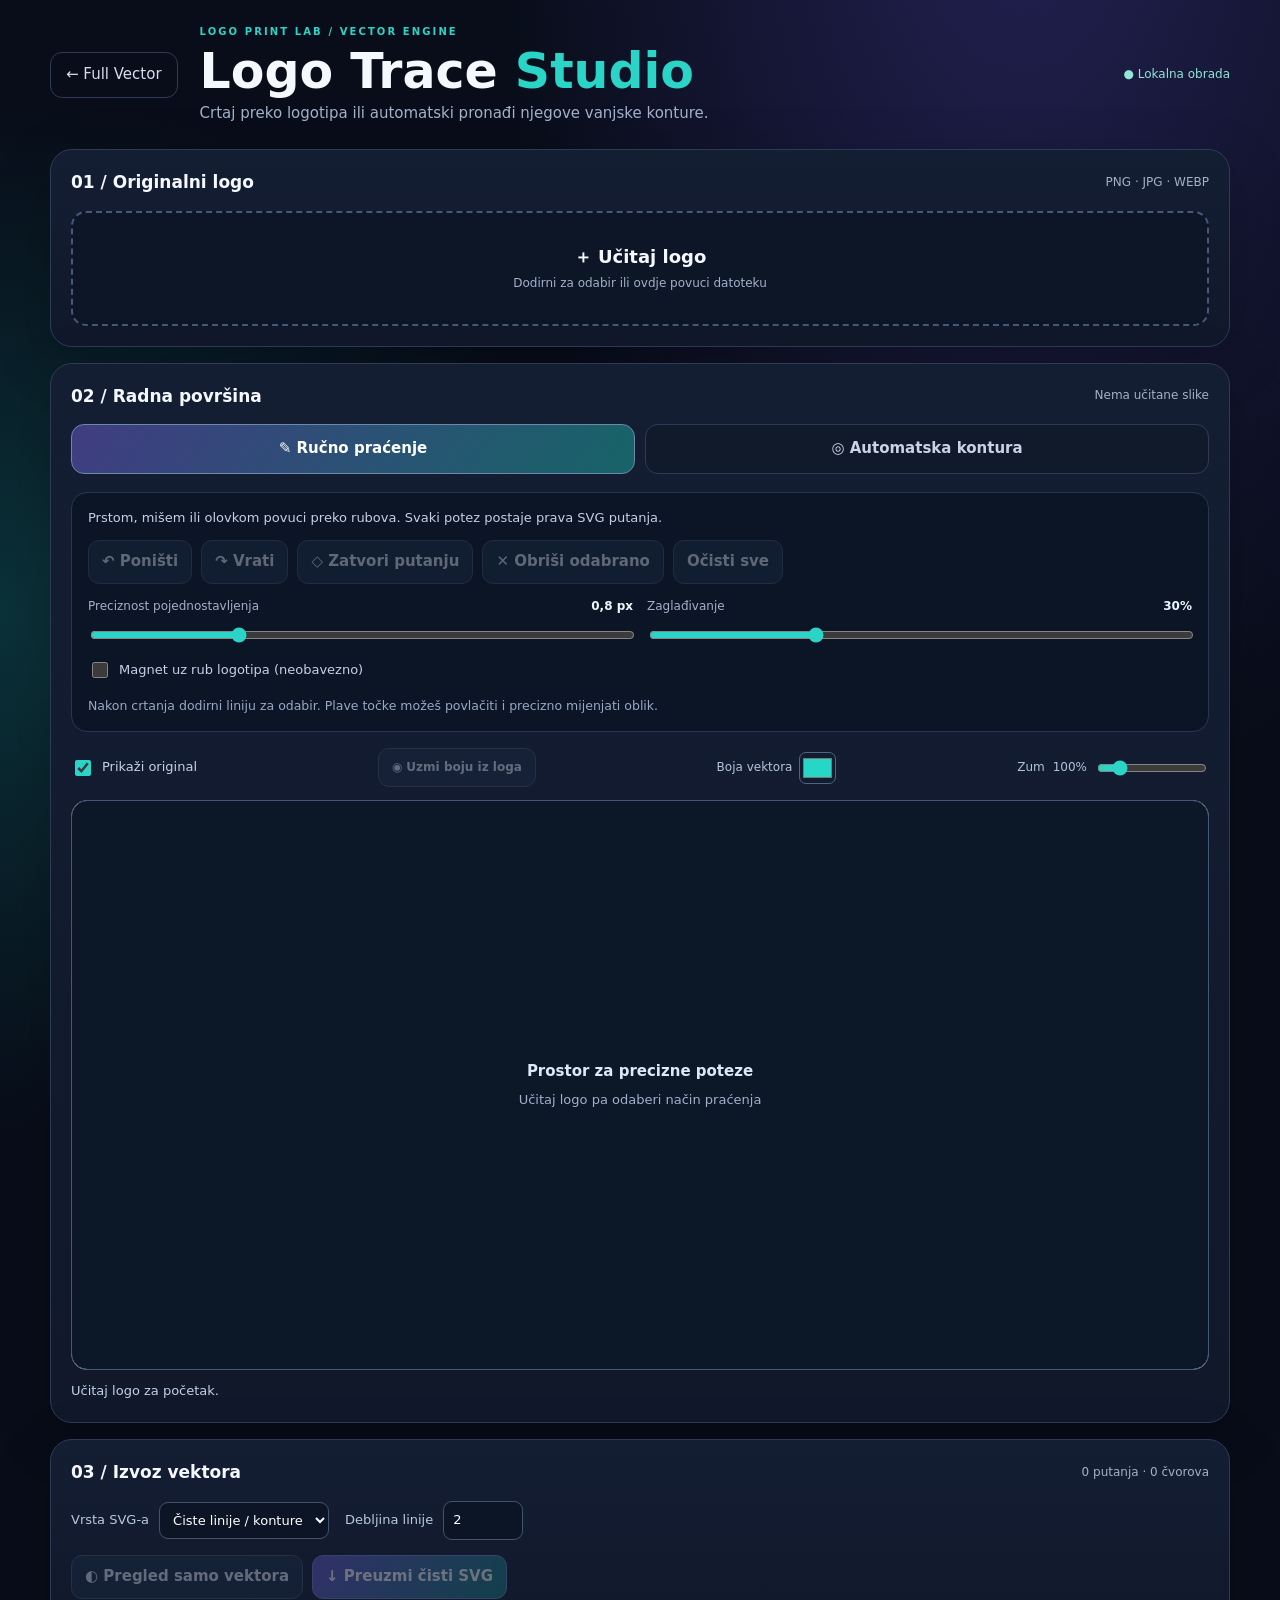
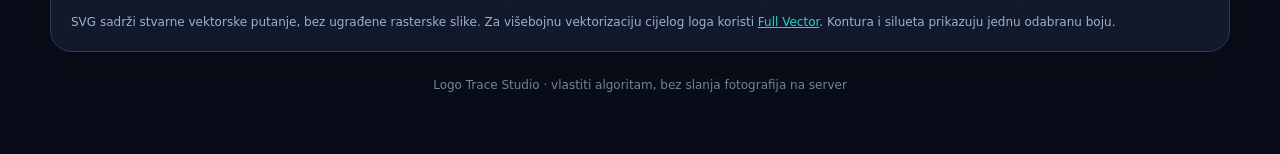
==== trace.html @ d7da206d "feat(trace): add optional edge magnet for manual tracing" ====
<!doctype html>
<html lang="hr">
<head>
  <meta charset="utf-8">
  <meta name="viewport" content="width=device-width,initial-scale=1">
  <meta name="theme-color" content="#0b1020">
  <title>Logo Trace Studio | Logo Print Lab</title>
  <link rel="stylesheet" href="trace.css">
</head>
<body>
<main class="shell">
  <header class="top">
    <a class="back" href="index.html" aria-label="Natrag na Logo Print Lab">← Full Vector</a>
    <div><p class="eyebrow">LOGO PRINT LAB / VECTOR ENGINE</p><h1>Logo Trace <em>Studio</em></h1><p class="subtitle">Crtaj preko logotipa ili automatski pronađi njegove vanjske konture.</p></div>
    <span class="local">● Lokalna obrada</span>
  </header>

  <section class="panel upload">
    <div class="panelhead"><h2>01 / Originalni logo</h2><span>PNG · JPG · WEBP</span></div>
    <label class="uploadbox" id="dropZone" for="fileInput">
      <input id="fileInput" type="file" accept="image/png,image/jpeg,image/webp">
      <strong>＋ Učitaj logo</strong>
      <span>Dodirni za odabir ili ovdje povuci datoteku</span>
    </label>
    <div class="filedetails" id="fileDetails" hidden><span id="fileName"></span><button id="replaceImage" type="button">Promijeni sliku</button></div>
  </section>

  <section class="panel workspace">
    <div class="panelhead"><h2>02 / Radna površina</h2><span id="dimensions">Nema učitane slike</span></div>
    <div class="tabs" role="tablist" aria-label="Način praćenja">
      <button id="manualTab" type="button" class="tab active" role="tab" aria-selected="true">✎ Ručno praćenje</button>
      <button id="autoTab" type="button" class="tab" role="tab" aria-selected="false">◎ Automatska kontura</button>
    </div>

    <div class="modecontrols" id="manualControls">
      <p>Prstom, mišem ili olovkom povuci preko rubova. Svaki potez postaje prava SVG putanja.</p>
      <div class="toolbar">
        <button type="button" id="undoBtn" disabled>↶ Poništi</button>
        <button type="button" id="redoBtn" disabled>↷ Vrati</button>
        <button type="button" id="closeBtn" disabled>◇ Zatvori putanju</button>
        <button type="button" id="deleteBtn" disabled>✕ Obriši odabrano</button>
        <button type="button" id="clearBtn" disabled>Očisti sve</button>
      </div>
      <div class="settingrow">
        <label class="control">Preciznost pojednostavljenja <output id="manualToleranceValue">0,8 px</output>
          <input id="manualTolerance" type="range" min="0" max="30" value="8" step="1">
        </label>
        <label class="control">Zaglađivanje <output id="manualSmoothValue">30%</output>
          <input id="manualSmooth" type="range" min="0" max="100" value="30" step="5">
        </label>
      </div>
      <label class="check"><input id="snapEdges" type="checkbox"> Magnet uz rub logotipa (neobavezno)</label>
      <small class="hint">Nakon crtanja dodirni liniju za odabir. Plave točke možeš povlačiti i precizno mijenjati oblik.</small>
    </div>

    <div class="modecontrols" id="autoControls" hidden>
      <p>Vlastiti algoritam čita alfa-kanal ili uklanja pozadinu povezanu s rubovima, zatim pronalazi subpikselne konture.</p>
      <div class="settingrow">
        <label class="control">Sličnost pozadini <output id="backgroundToleranceValue">42</output>
          <input id="backgroundTolerance" type="range" min="10" max="120" value="42" step="2">
        </label>
        <label class="control">Prag prozirnosti <output id="alphaThresholdValue">50%</output>
          <input id="alphaThreshold" type="range" min="1" max="99" value="50" step="1">
        </label>
        <label class="control">Preciznost konture <output id="autoToleranceValue">0,8 px</output>
          <input id="autoTolerance" type="range" min="0" max="30" value="8" step="1">
        </label>
        <label class="control">Zaglađivanje <output id="autoSmoothValue">20%</output>
          <input id="autoSmooth" type="range" min="0" max="100" value="20" step="5">
        </label>
      </div>
      <div class="toolbar">
        <label class="check"><input id="includeHoles" type="checkbox"> Uključi unutarnje otvore</label>
        <button type="button" id="traceBtn" class="strong" disabled>◎ Pronađi vanjske konture</button>
      </div>
      <small class="hint">Za najbolju preciznost koristi prozirni PNG. Na JPG-u je najbolje imati jednoličnu pozadinu.</small>
    </div>

    <div class="viewtools">
      <label class="check"><input type="checkbox" id="showOriginal" checked> Prikaži original</label>
      <button type="button" id="pickColor" disabled>◉ Uzmi boju iz loga</button>
      <label class="colorcontrol">Boja vektora <input type="color" id="pathColor" value="#28d6c6"></label>
      <label class="zoomcontrol">Zum <span id="zoomLabel">100%</span><input id="zoomSlider" type="range" min="25" max="500" value="100" step="25"></label>
    </div>

    <div class="viewport" id="viewport">
      <div class="empty" id="emptyStage"><strong>Prostor za precizne poteze</strong><span>Učitaj logo pa odaberi način praćenja</span></div>
      <div class="artboard" id="artboard" hidden>
        <img id="sourceImage" alt="Originalni logo za praćenje" draggable="false">
        <svg id="drawingSurface" xmlns="http://www.w3.org/2000/svg" aria-label="Površina za crtanje i uređivanje vektora">
          <g id="vectors"></g><g id="handles"></g>
        </svg>
      </div>
    </div>
    <div class="status" id="status" role="status" aria-live="polite">Učitaj logo za početak.</div>
  </section>

  <section class="panel export">
    <div class="panelhead"><h2>03 / Izvoz vektora</h2><span id="vectorStats">0 putanja</span></div>
    <div class="exporttools">
      <label>Vrsta SVG-a
        <select id="exportStyle"><option value="outline">Čiste linije / konture</option><option value="filled">Ispunjeni oblici</option></select>
      </label>
      <label>Debljina linije <input id="strokeWidth" type="number" min="0.1" max="30" value="2" step="0.5"></label>
    </div>
    <div class="toolbar">
      <button type="button" id="previewBtn" disabled>◐ Pregled samo vektora</button>
      <button type="button" id="downloadBtn" class="strong" disabled>↓ Preuzmi čisti SVG</button>
    </div>
    <p class="note">SVG sadrži stvarne vektorske putanje, bez ugrađene rasterske slike. Za višebojnu vektorizaciju cijelog loga koristi <a href="index.html">Full Vector</a>. Kontura i silueta prikazuju jednu odabranu boju.</p>
  </section>
  <footer>Logo Trace Studio · vlastiti algoritam, bez slanja fotografija na server</footer>
</main>
<script src="trace-core.js"></script>
<script src="trace-app.js"></script>
</body>
</html>
---- trace.css ----
:root{color-scheme:dark;--bg:#080d19;--card:#121b2e;--border:#2d3b57;--muted:#a2b1c9;--text:#f5f8ff;--accent:#2ad4c7;--purple:#a998ff}
*{box-sizing:border-box}html{scroll-behavior:smooth}body{margin:0;font:15px/1.45 system-ui,-apple-system,Segoe UI,sans-serif;color:var(--text);background:radial-gradient(ellipse at 80% -10%,#242154 0,transparent 37%),radial-gradient(ellipse at 0% 35%,#0b3239 0,transparent 32%),var(--bg)}
button,input,select{font:inherit}button{cursor:pointer}button:disabled{opacity:.38;cursor:not-allowed}button:focus-visible,input:focus-visible,select:focus-visible,a:focus-visible{outline:2px solid var(--accent);outline-offset:3px}
.shell{width:min(1180px,94%);margin:auto;padding:25px 0 60px}.top{display:flex;gap:22px;align-items:center;margin-bottom:24px;flex-wrap:wrap}.top>div{flex:1;min-width:200px}.back{border:1px solid var(--border);padding:11px 15px;border-radius:12px;text-decoration:none;color:#d2ddf1;white-space:nowrap}.eyebrow{font-size:10px;letter-spacing:2.1px;color:var(--accent);font-weight:800;margin:0}.top h1{font-size:clamp(29px,4vw,49px);line-height:1.1;margin:5px 0}.top h1 em{color:var(--accent);font-style:normal}.subtitle{color:var(--muted);margin:0}.local{color:#91e6d5;font-size:12px;white-space:nowrap}.panel{background:linear-gradient(180deg,#141e33,#10182a);border:1px solid var(--border);box-shadow:0 16px 60px #0003;border-radius:22px;padding:20px;margin:16px 0}.panelhead{display:flex;justify-content:space-between;align-items:center;gap:12px;margin-bottom:16px}.panelhead h2{font-size:17px;margin:0}.panelhead span{color:var(--muted);font-size:12px}.uploadbox{display:flex;flex-direction:column;justify-content:center;align-items:center;gap:5px;min-height:115px;border:2px dashed #455878;background:#0c1627;border-radius:15px;cursor:pointer}.uploadbox:hover,.uploadbox.dragover{border-color:var(--accent)}.uploadbox input{display:none}.uploadbox strong{font-size:18px}.uploadbox span{color:var(--muted);font-size:12px}.filedetails{display:flex;gap:16px;justify-content:space-between;align-items:center;margin-top:12px;overflow-wrap:anywhere}.filedetails span{color:#c9d8ee;font-size:13px}.filedetails button{border:0;background:none;color:var(--accent);font-weight:700;white-space:nowrap}
.tabs{display:grid;grid-template-columns:1fr 1fr;gap:10px;margin-bottom:18px}.tab{border:1px solid var(--border);border-radius:13px;background:#101a2b;color:#c8d4e6;padding:13px 10px;font-weight:800}.tab.active{color:#fff;background:linear-gradient(125deg,#403d82,#176468);border-color:#6b89a8}.modecontrols{background:#0c1525;border:1px solid #263753;padding:16px;border-radius:16px;margin-bottom:16px}.modecontrols p{margin:0 0 12px;color:#c4d1e5;font-size:13px}.toolbar{display:flex;gap:9px;flex-wrap:wrap;align-items:center}.toolbar button,.viewtools button{border:1px solid #44536c;color:#e6eefb;border-radius:11px;background:#1b2b43;padding:10px 13px;font-weight:700}.toolbar button:hover:not(:disabled),.viewtools button:hover:not(:disabled){border-color:var(--purple)}.toolbar .strong{background:linear-gradient(125deg,#6557c8,#137e7b);color:white;border-color:#7485c5}.settingrow{display:flex;flex-wrap:wrap;gap:14px;margin:14px 0}.control{flex:1 1 175px;color:var(--muted);font-size:12px}.control output{float:right;color:#e7f8fb;font-weight:700}.control input{width:100%;display:block;margin-top:12px;accent-color:var(--accent)}.hint{display:block;color:#96a9c5;margin-top:12px}.check{display:inline-flex;align-items:center;gap:8px;font-size:13px;color:#c4d2e6;cursor:pointer}.check input{accent-color:var(--accent);width:16px;height:16px}
.viewtools{display:flex;gap:13px;flex-wrap:wrap;align-items:center;justify-content:space-between;margin:0 0 13px}.viewtools button{font-size:12px}.colorcontrol{display:flex;gap:7px;align-items:center;color:#b3c5df;font-size:12px}.colorcontrol input{width:37px;height:32px;padding:1px;border:1px solid #526482;border-radius:7px;background:transparent}.zoomcontrol{font-size:12px;color:#afc3de;display:flex;gap:8px;align-items:center}.zoomcontrol input{accent-color:var(--accent);width:110px}
.viewport{height:min(58vw,570px);min-height:300px;overflow:auto;background-color:#fff;background-image:linear-gradient(45deg,#e5e5e5 25%,transparent 25%),linear-gradient(-45deg,#e5e5e5 25%,transparent 25%),linear-gradient(45deg,transparent 75%,#e5e5e5 75%),linear-gradient(-45deg,transparent 75%,#e5e5e5 75%);background-size:24px 24px;background-position:0 0,0 12px,12px -12px,-12px 0;border:1px solid #435877;border-radius:16px;position:relative;overscroll-behavior:contain}.empty{min-height:100%;display:flex;flex-direction:column;gap:9px;justify-content:center;align-items:center;background:#0c1728;color:#dce8f7;text-align:center;padding:20px}.empty span{color:var(--muted);font-size:13px}.artboard{position:relative;display:block;margin:18px auto;background:transparent;box-shadow:0 3px 28px #0005;touch-action:none;user-select:none}.artboard img,.artboard svg{position:absolute;inset:0;width:100%;height:100%;display:block}.artboard img{pointer-events:none;object-fit:fill}.artboard svg{cursor:crosshair;touch-action:none;overflow:visible}.artboard svg.editing{cursor:grab}.artboard svg.picking{cursor:cell}.artboard svg:active{cursor:crosshair}.vector-path{stroke-linecap:round;stroke-linejoin:round;cursor:pointer}.vector-path.active{filter:drop-shadow(0 0 3px #55e8ff)}.handle{fill:#fff;stroke:#167bc1;stroke-width:2;vector-effect:non-scaling-stroke;cursor:move}.handle.first{fill:#28d6c6}.status{margin-top:12px;color:#c0d2e7;font-size:13px;min-height:20px}.status.error{color:#ffb6b2}.status.ok{color:#9ceddc}
.exporttools{display:flex;gap:16px;flex-wrap:wrap;margin-bottom:15px}.exporttools label{color:#b8c9df;font-size:13px;display:flex;gap:10px;align-items:center}.exporttools select,.exporttools input{background:#0c1525;color:#fff;border:1px solid #42536e;border-radius:9px;padding:9px;min-width:75px}.exporttools input{width:80px}.note{color:#9fb0c9;font-size:12px;margin:15px 0 0}.note a{color:var(--accent)}footer{text-align:center;color:#72839d;font-size:12px;margin-top:25px}
@media(max-width:620px){.shell{width:95%;padding-top:16px}.top{gap:10px}.top>div{order:2;flex-basis:100%}.top .back{order:1}.top .local{order:1;margin-left:auto}.panel{padding:14px;border-radius:16px}.panelhead h2{font-size:15px}.panelhead span{font-size:11px}.viewport{height:440px;min-height:320px}.artboard{margin:12px auto}.viewtools{gap:9px}.viewtools .zoomcontrol{flex:1 1 100%;justify-content:space-between}.viewtools .zoomcontrol input{width:60%}.toolbar button{font-size:12px;padding:10px}.exporttools label{flex:1 1 100%;justify-content:space-between}.exporttools select{max-width:210px}}
@media(prefers-reduced-motion:reduce){html{scroll-behavior:auto}}
/* Hidden state must outrank component layout, especially on mobile. */
[hidden]{display:none!important}
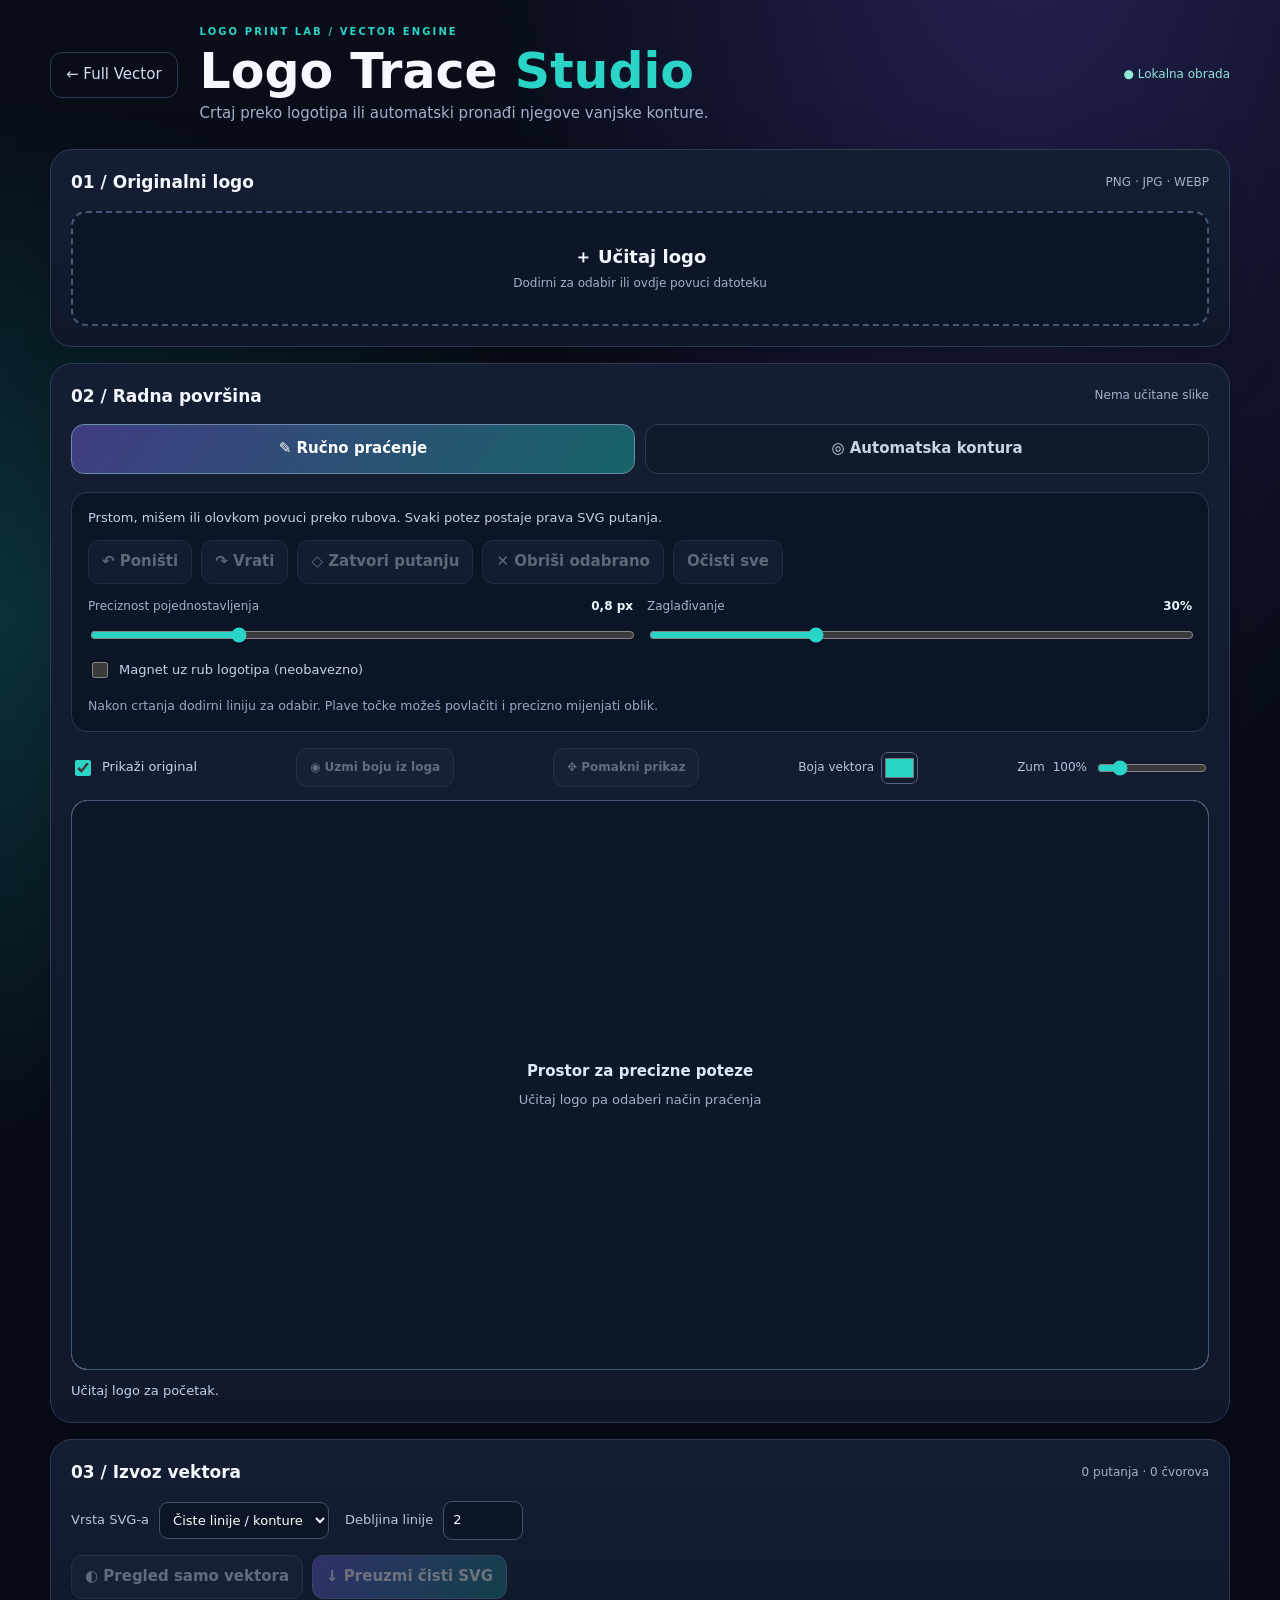
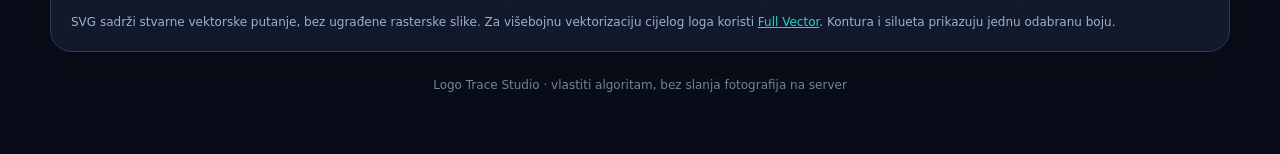
==== commit 384ac8ed: "feat(trace): add dedicated pan control for high-zoom inspection" ====
--- a/trace.html
+++ b/trace.html
@@ -79,6 +79,7 @@
     <div class="viewtools">
       <label class="check"><input type="checkbox" id="showOriginal" checked> Prikaži original</label>
       <button type="button" id="pickColor" disabled>◉ Uzmi boju iz loga</button>
+      <button type="button" id="panBtn" disabled aria-pressed="false">✥ Pomakni prikaz</button>
       <label class="colorcontrol">Boja vektora <input type="color" id="pathColor" value="#28d6c6"></label>
       <label class="zoomcontrol">Zum <span id="zoomLabel">100%</span><input id="zoomSlider" type="range" min="25" max="500" value="100" step="25"></label>
     </div>
--- a/trace.css
+++ b/trace.css
@@ -10,3 +10,5 @@
 @media(prefers-reduced-motion:reduce){html{scroll-behavior:auto}}
 /* Hidden state must outrank component layout, especially on mobile. */
 [hidden]{display:none!important}
+
+.hit-path{cursor:pointer}
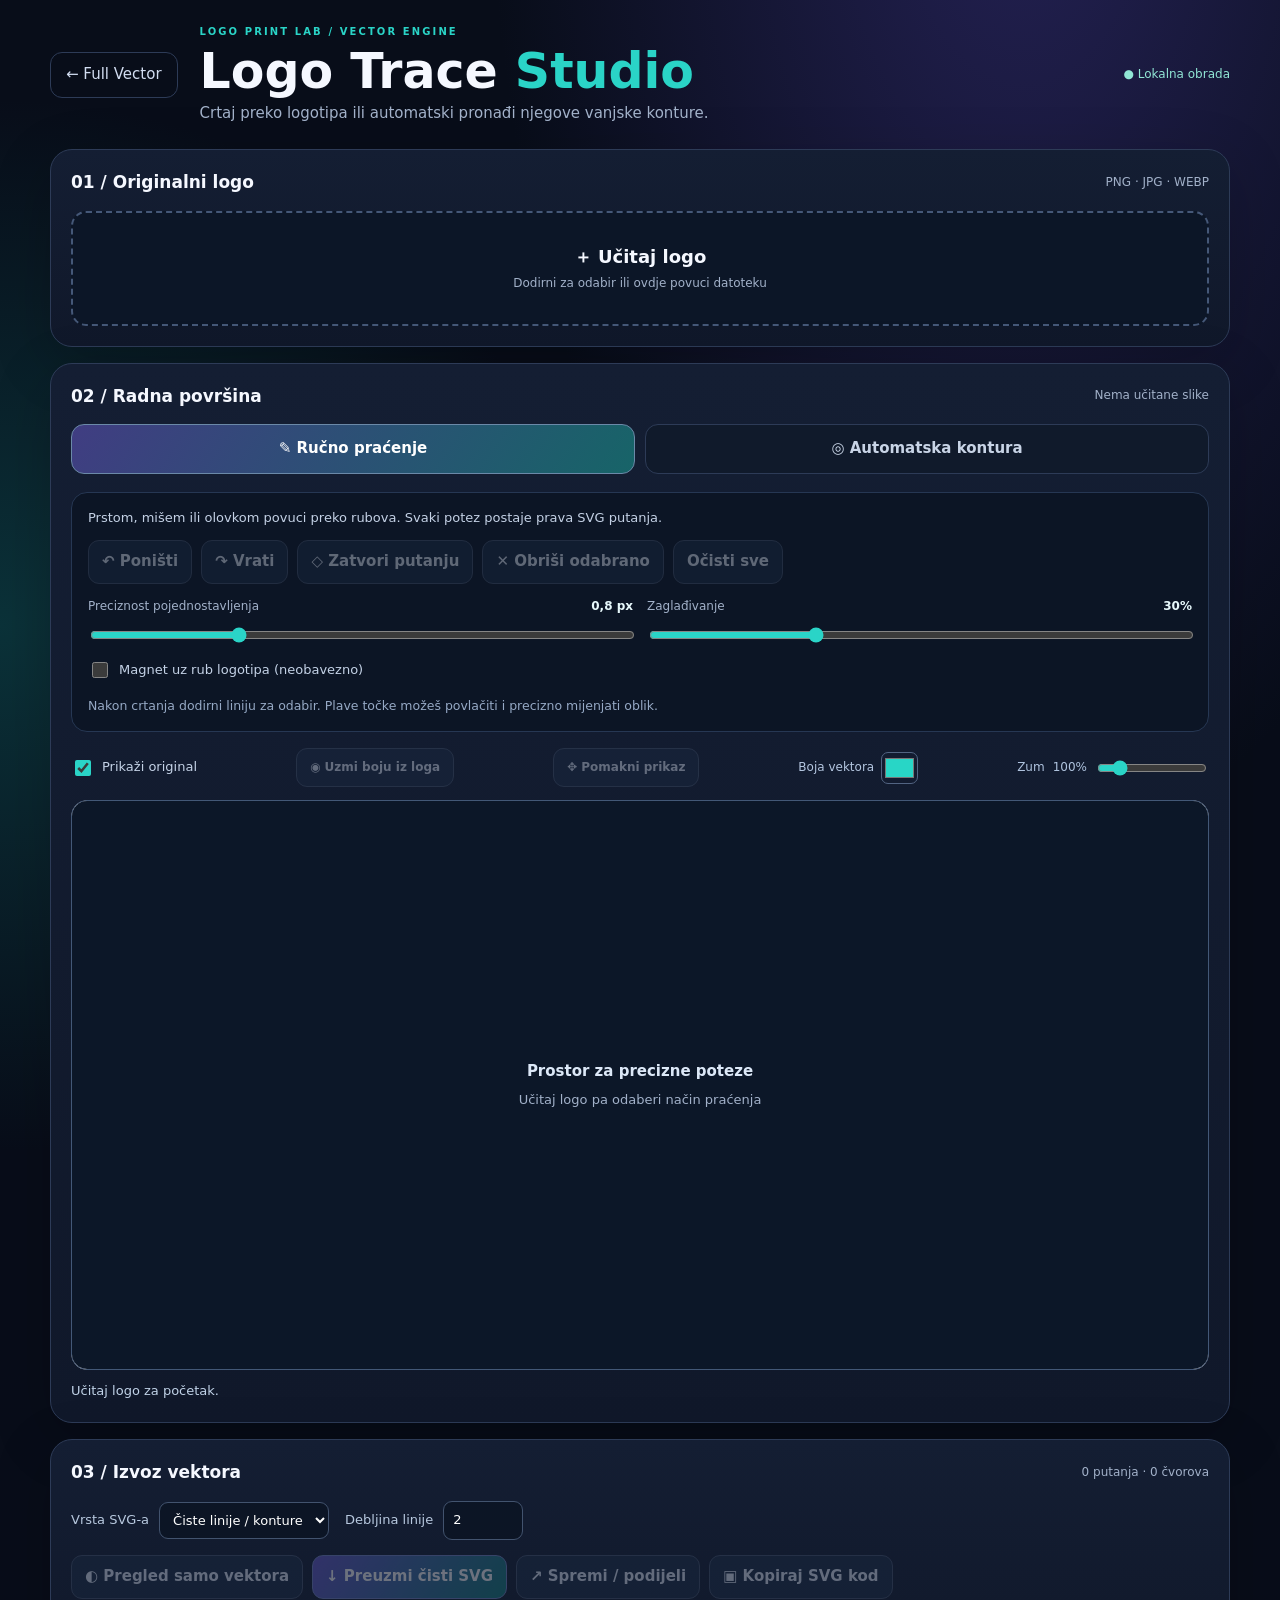
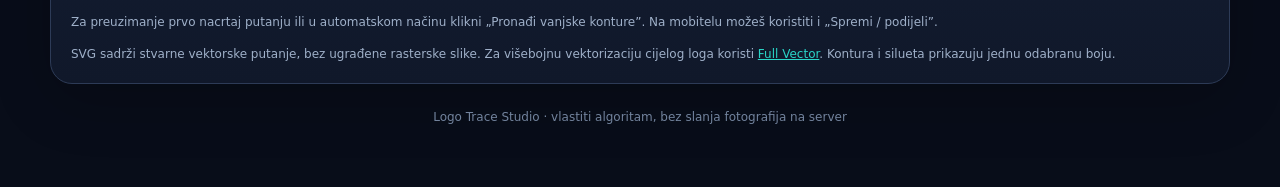
==== commit b899f457: "fix(trace): add native Android export and SVG code fallback UI" ====
--- a/trace.html
+++ b/trace.html
@@ -107,7 +107,10 @@
     <div class="toolbar">
       <button type="button" id="previewBtn" disabled>◐ Pregled samo vektora</button>
       <button type="button" id="downloadBtn" class="strong" disabled>↓ Preuzmi čisti SVG</button>
+      <button type="button" id="shareBtn" disabled>↗ Spremi / podijeli</button>
+      <button type="button" id="copySvgBtn" disabled>▣ Kopiraj SVG kod</button>
     </div>
+    <p class="note" id="exportHelp">Za preuzimanje prvo nacrtaj putanju ili u automatskom načinu klikni „Pronađi vanjske konture”. Na mobitelu možeš koristiti i „Spremi / podijeli”.</p>
     <p class="note">SVG sadrži stvarne vektorske putanje, bez ugrađene rasterske slike. Za višebojnu vektorizaciju cijelog loga koristi <a href="index.html">Full Vector</a>. Kontura i silueta prikazuju jednu odabranu boju.</p>
   </section>
   <footer>Logo Trace Studio · vlastiti algoritam, bez slanja fotografija na server</footer>
--- a/trace.css
+++ b/trace.css
@@ -12,3 +12,7 @@
 [hidden]{display:none!important}
 
 .hit-path{cursor:pointer}
+
+.artboard svg.panning,.artboard svg.panning .hit-path{cursor:grab!important}
+.artboard svg.panning:active{cursor:grabbing!important}
+.viewtools button[aria-pressed="true"]{background:#176468;border-color:#4adacb;color:#fff}
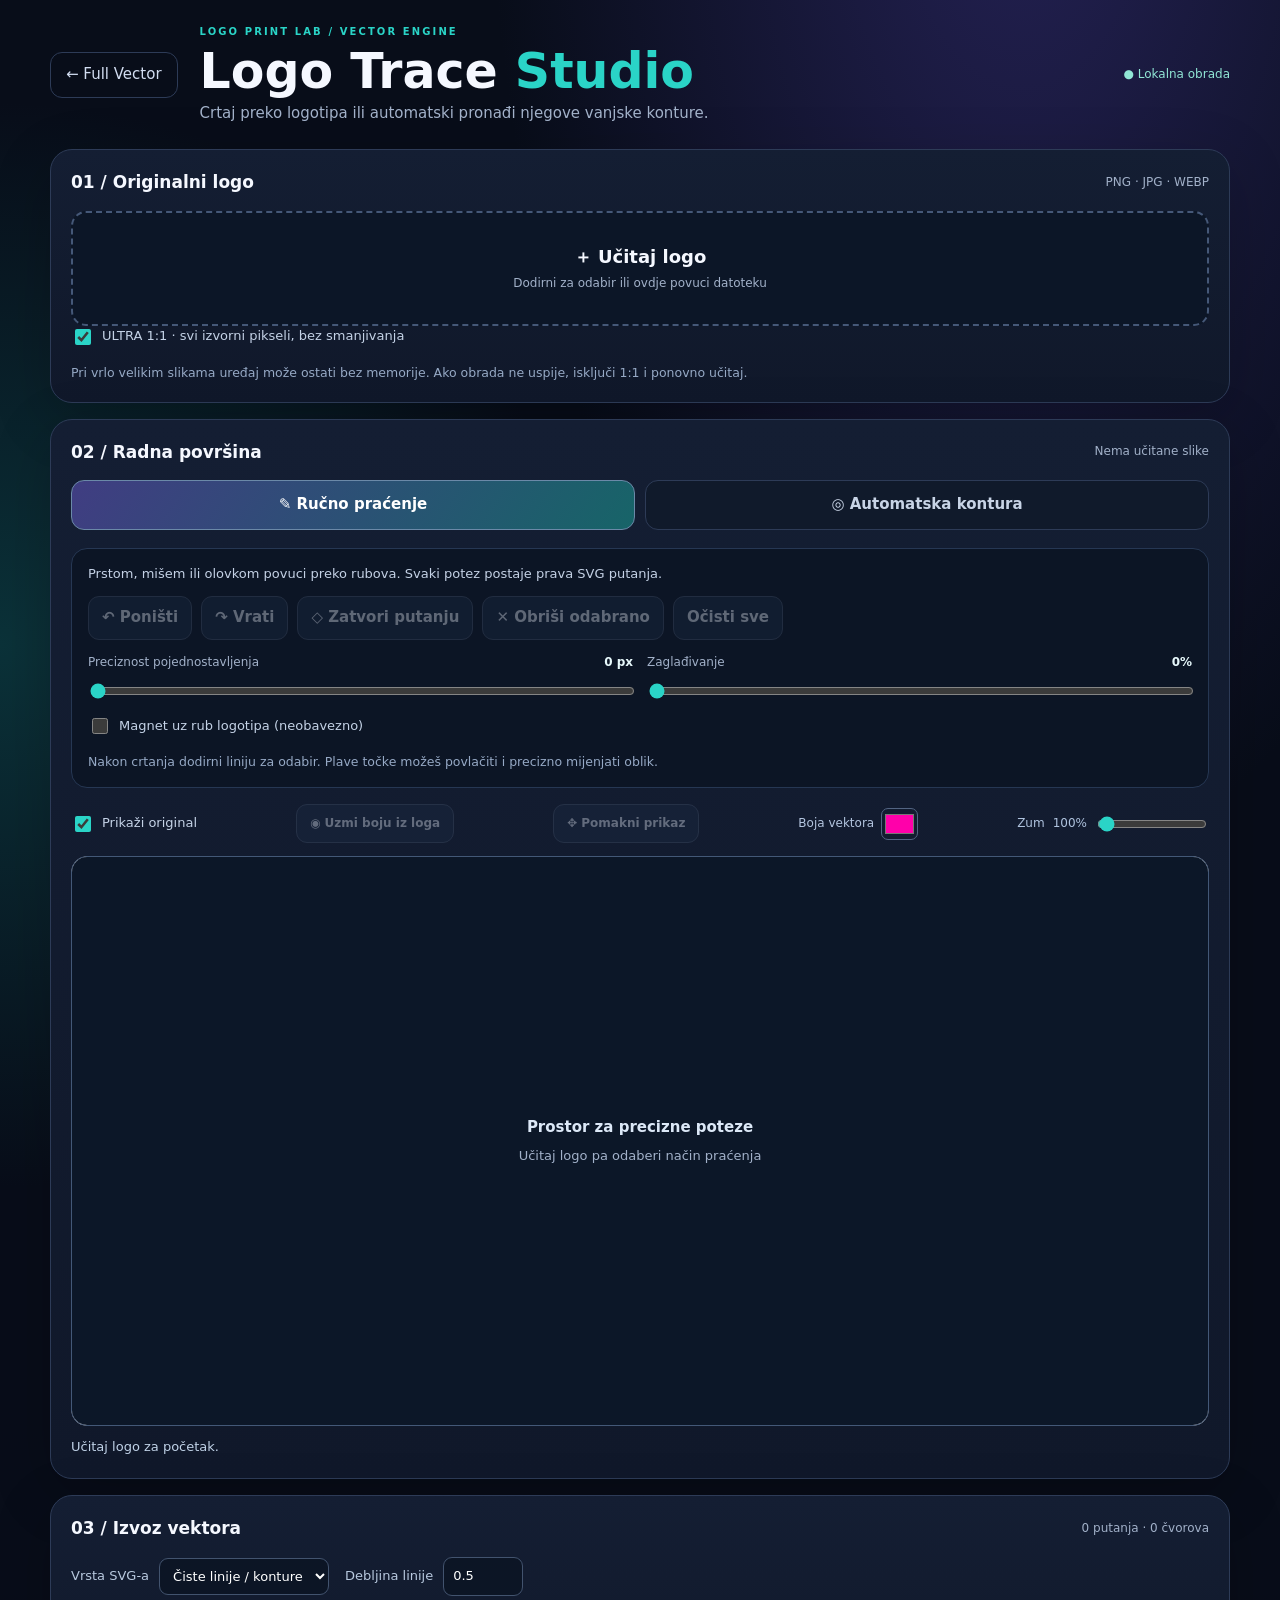
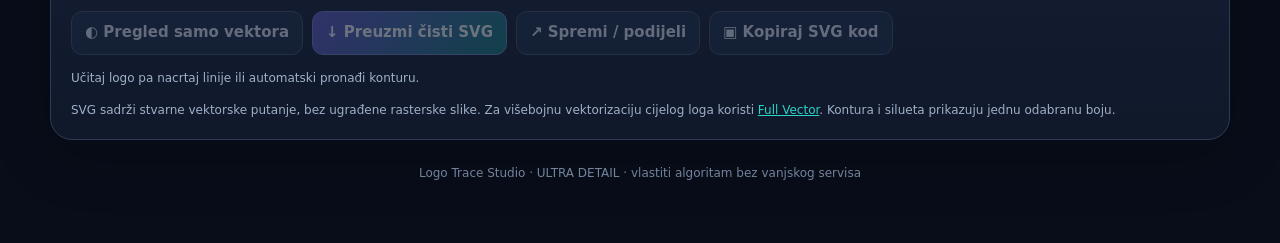
==== commit cb91e38c: "feat(trace): introduce ULTRA 1:1 original-pixel tracing defaults and six-decimal precision guidance" ====
--- a/trace.html
+++ b/trace.html
@@ -22,6 +22,8 @@
       <strong>＋ Učitaj logo</strong>
       <span>Dodirni za odabir ili ovdje povuci datoteku</span>
     </label>
+    <label class="check detailtoggle"><input id="nativePixels" type="checkbox" checked> ULTRA 1:1 · svi izvorni pikseli, bez smanjivanja</label>
+    <small class="hint">Pri vrlo velikim slikama uređaj može ostati bez memorije. Ako obrada ne uspije, isključi 1:1 i ponovno učitaj.</small>
     <div class="filedetails" id="fileDetails" hidden><span id="fileName"></span><button id="replaceImage" type="button">Promijeni sliku</button></div>
   </section>
 
@@ -42,11 +44,11 @@
         <button type="button" id="clearBtn" disabled>Očisti sve</button>
       </div>
       <div class="settingrow">
-        <label class="control">Preciznost pojednostavljenja <output id="manualToleranceValue">0,8 px</output>
-          <input id="manualTolerance" type="range" min="0" max="30" value="8" step="1">
+        <label class="control">Preciznost pojednostavljenja <output id="manualToleranceValue">0 px</output>
+          <input id="manualTolerance" type="range" min="0" max="30" value="0" step="1">
         </label>
-        <label class="control">Zaglađivanje <output id="manualSmoothValue">30%</output>
-          <input id="manualSmooth" type="range" min="0" max="100" value="30" step="5">
+        <label class="control">Zaglađivanje <output id="manualSmoothValue">0%</output>
+          <input id="manualSmooth" type="range" min="0" max="100" value="0" step="5">
         </label>
       </div>
       <label class="check"><input id="snapEdges" type="checkbox"> Magnet uz rub logotipa (neobavezno)</label>
@@ -54,34 +56,34 @@
     </div>
 
     <div class="modecontrols" id="autoControls" hidden>
-      <p>Vlastiti algoritam čita alfa-kanal ili uklanja pozadinu povezanu s rubovima, zatim pronalazi subpikselne konture.</p>
+      <p>ULTRA DETAIL: prati rubove svih dostupnih piksela i unutarnje otvore, bez automatskog pojednostavljenja ili zaglađivanja. Prozirni PNG daje najvjernije rezultate; obični JPG zahtijeva procjenu pozadine.</p>
       <div class="settingrow">
-        <label class="control">Sličnost pozadini <output id="backgroundToleranceValue">42</output>
-          <input id="backgroundTolerance" type="range" min="10" max="120" value="42" step="2">
+        <label class="control">Sličnost pozadini <output id="backgroundToleranceValue">18</output>
+          <input id="backgroundTolerance" type="range" min="1" max="120" value="18" step="2">
         </label>
         <label class="control">Prag prozirnosti <output id="alphaThresholdValue">50%</output>
           <input id="alphaThreshold" type="range" min="1" max="99" value="50" step="1">
         </label>
-        <label class="control">Preciznost konture <output id="autoToleranceValue">0,8 px</output>
-          <input id="autoTolerance" type="range" min="0" max="30" value="8" step="1">
+        <label class="control">Preciznost konture <output id="autoToleranceValue">0 px</output>
+          <input id="autoTolerance" type="range" min="0" max="30" value="0" step="1">
         </label>
-        <label class="control">Zaglađivanje <output id="autoSmoothValue">20%</output>
-          <input id="autoSmooth" type="range" min="0" max="100" value="20" step="5">
+        <label class="control">Zaglađivanje <output id="autoSmoothValue">0%</output>
+          <input id="autoSmooth" type="range" min="0" max="100" value="0" step="5">
         </label>
       </div>
       <div class="toolbar">
-        <label class="check"><input id="includeHoles" type="checkbox"> Uključi unutarnje otvore</label>
-        <button type="button" id="traceBtn" class="strong" disabled>◎ Pronađi vanjske konture</button>
+        <label class="check"><input id="includeHoles" type="checkbox" checked> Uključi unutarnje otvore</label>
+        <button type="button" id="traceBtn" class="strong" disabled>◎ ULTRA · Pronađi sve konture</button>
       </div>
-      <small class="hint">Za najbolju preciznost koristi prozirni PNG. Na JPG-u je najbolje imati jednoličnu pozadinu.</small>
+      <small class="hint">Preciznost SVG koordinata: šest decimalnih mjesta (0,000001 px u zapisu). Stvarna točnost ovisi o kvaliteti izvora. Ako previše šuma ulazi u obris, povećaj prag pozadine.</small>
     </div>
 
     <div class="viewtools">
       <label class="check"><input type="checkbox" id="showOriginal" checked> Prikaži original</label>
       <button type="button" id="pickColor" disabled>◉ Uzmi boju iz loga</button>
       <button type="button" id="panBtn" disabled aria-pressed="false">✥ Pomakni prikaz</button>
-      <label class="colorcontrol">Boja vektora <input type="color" id="pathColor" value="#28d6c6"></label>
-      <label class="zoomcontrol">Zum <span id="zoomLabel">100%</span><input id="zoomSlider" type="range" min="25" max="500" value="100" step="25"></label>
+      <label class="colorcontrol">Boja vektora <input type="color" id="pathColor" value="#ff00aa"></label>
+      <label class="zoomcontrol">Zum <span id="zoomLabel">100%</span><input id="zoomSlider" type="range" min="25" max="3200" value="100" step="25"></label>
     </div>
 
     <div class="viewport" id="viewport">
@@ -102,7 +104,7 @@
       <label>Vrsta SVG-a
         <select id="exportStyle"><option value="outline">Čiste linije / konture</option><option value="filled">Ispunjeni oblici</option></select>
       </label>
-      <label>Debljina linije <input id="strokeWidth" type="number" min="0.1" max="30" value="2" step="0.5"></label>
+      <label>Debljina linije <input id="strokeWidth" type="number" min="0.1" max="30" value="0.5" step="0.5"></label>
     </div>
     <div class="toolbar">
       <button type="button" id="previewBtn" disabled>◐ Pregled samo vektora</button>
@@ -113,7 +115,7 @@
     <p class="note" id="exportHelp">Za preuzimanje prvo nacrtaj putanju ili u automatskom načinu klikni „Pronađi vanjske konture”. Na mobitelu možeš koristiti i „Spremi / podijeli”.</p>
     <p class="note">SVG sadrži stvarne vektorske putanje, bez ugrađene rasterske slike. Za višebojnu vektorizaciju cijelog loga koristi <a href="index.html">Full Vector</a>. Kontura i silueta prikazuju jednu odabranu boju.</p>
   </section>
-  <footer>Logo Trace Studio · vlastiti algoritam, bez slanja fotografija na server</footer>
+  <footer>Logo Trace Studio · ULTRA DETAIL · vlastiti algoritam bez vanjskog servisa</footer>
 </main>
 <script src="trace-core.js"></script>
 <script src="trace-app.js"></script>
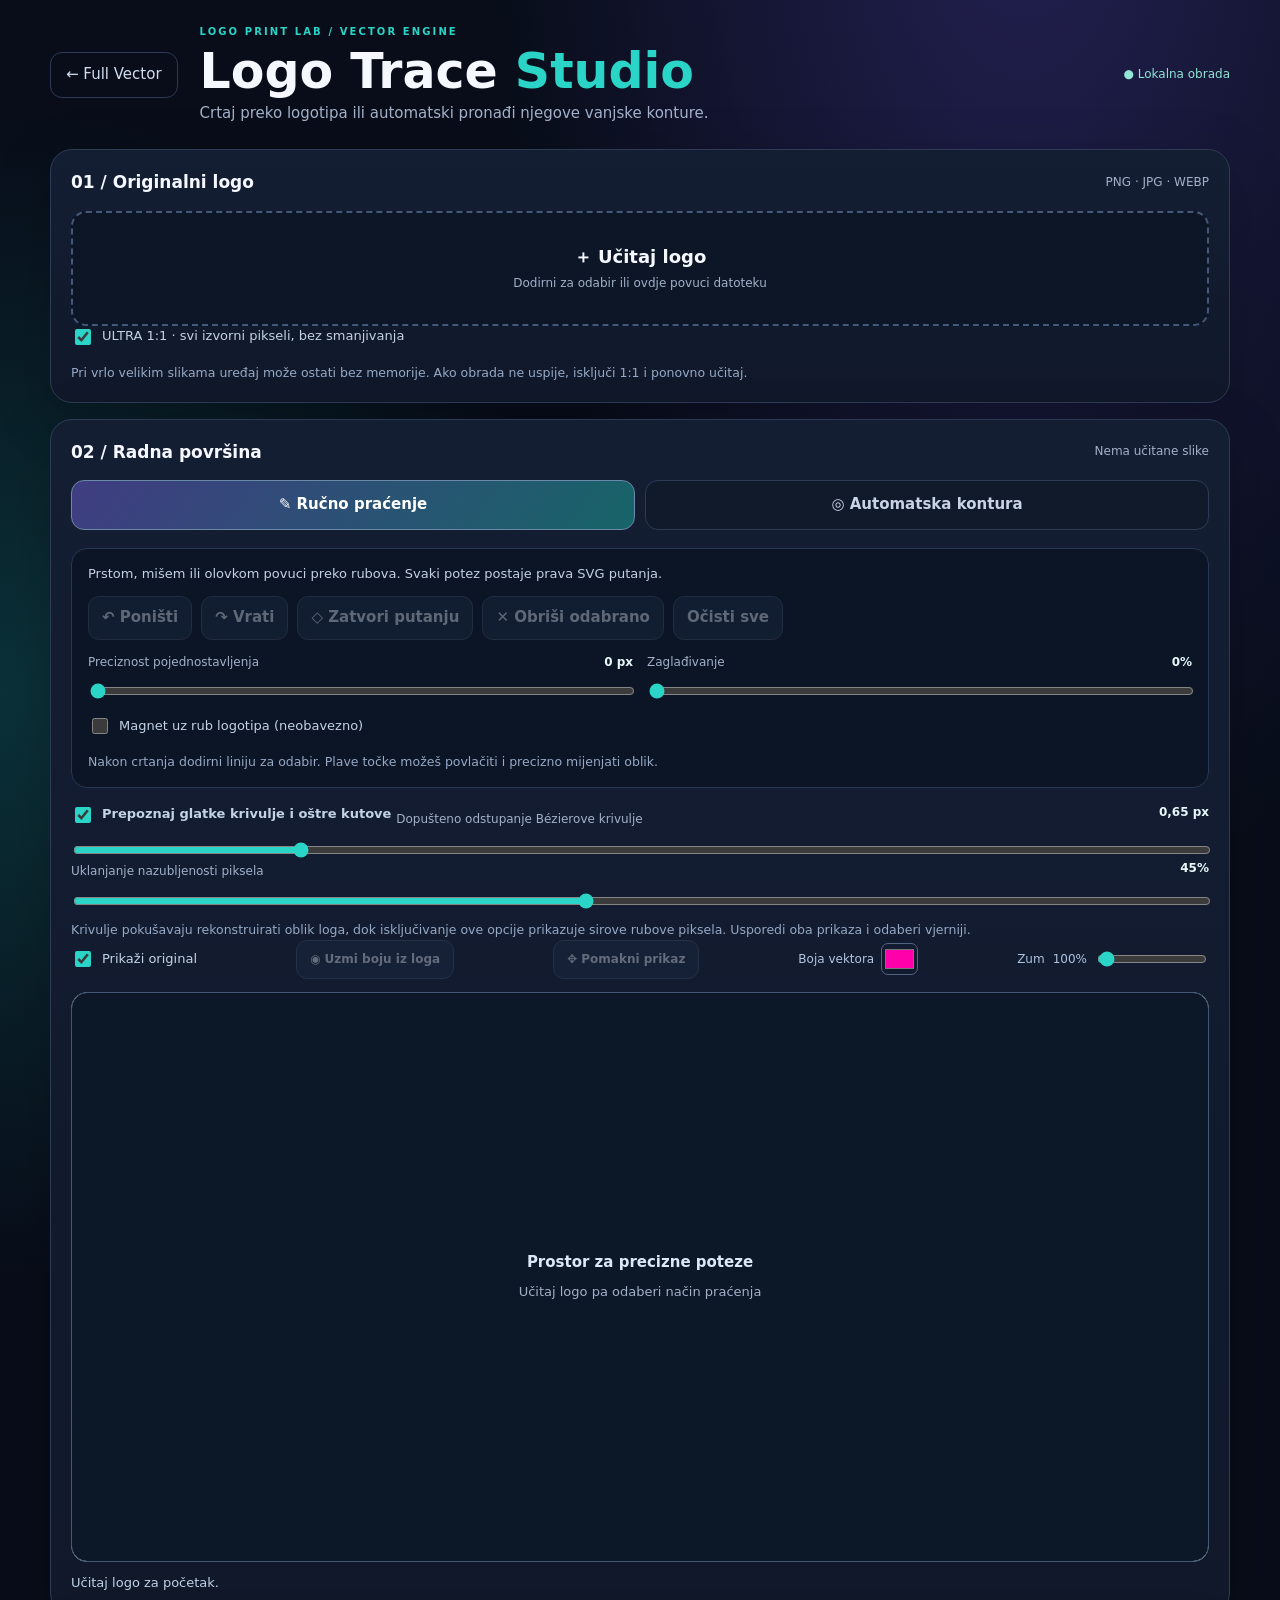
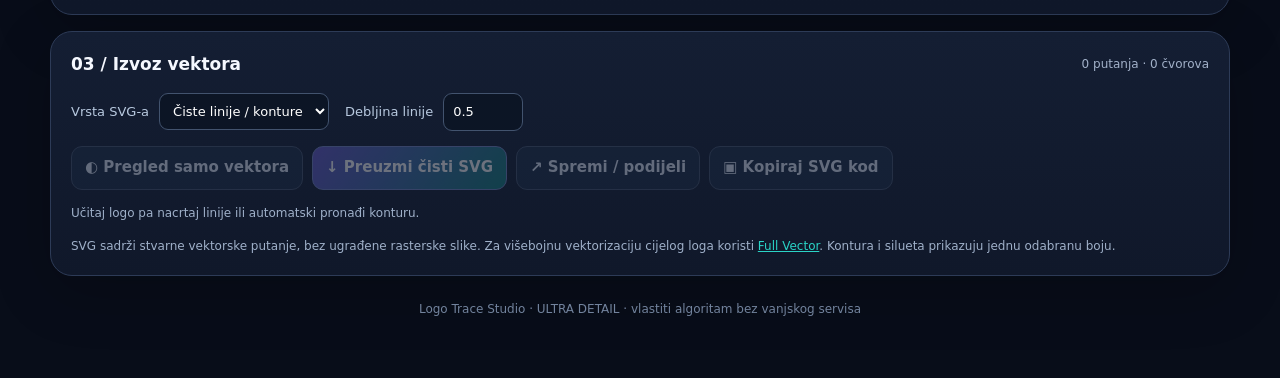
==== commit 515fa40d: "feat(trace): add intelligent curve fitting and edge noise controls to vector studio" ====
--- a/trace.html
+++ b/trace.html
@@ -5,7 +5,7 @@
   <meta name="viewport" content="width=device-width,initial-scale=1">
   <meta name="theme-color" content="#0b1020">
   <title>Logo Trace Studio | Logo Print Lab</title>
-  <link rel="stylesheet" href="trace.css">
+  <link rel="stylesheet" href="trace.css?v=curves3">
 </head>
 <body>
 <main class="shell">
@@ -56,7 +56,7 @@
     </div>
 
     <div class="modecontrols" id="autoControls" hidden>
-      <p>ULTRA DETAIL: prati rubove svih dostupnih piksela i unutarnje otvore, bez automatskog pojednostavljenja ili zaglađivanja. Prozirni PNG daje najvjernije rezultate; obični JPG zahtijeva procjenu pozadine.</p>
+      <p>NOVO: razdvaja prepoznavanje rubova i rekonstrukciju glatkih Bézierovih krivulja uz očuvanje oštrih kutova. Prozirni PNG daje najvjernije rezultate; obični JPG zahtijeva procjenu pozadine.</p>
       <div class="settingrow">
         <label class="control">Sličnost pozadini <output id="backgroundToleranceValue">18</output>
           <input id="backgroundTolerance" type="range" min="1" max="120" value="18" step="2">
@@ -73,11 +73,25 @@
       </div>
       <div class="toolbar">
         <label class="check"><input id="includeHoles" type="checkbox" checked> Uključi unutarnje otvore</label>
+        <label class="check"><input id="includeColorEdges" type="checkbox"> Prati i unutarnje granice različitih boja</label>
+        <label class="control edgecontrol">Prag unutarnjih granica <output id="edgeToleranceValue">40</output>
+          <input id="edgeTolerance" type="range" min="1" max="180" value="40" step="1">
+        </label>
         <button type="button" id="traceBtn" class="strong" disabled>◎ ULTRA · Pronađi sve konture</button>
       </div>
       <small class="hint">Preciznost SVG koordinata: šest decimalnih mjesta (0,000001 px u zapisu). Stvarna točnost ovisi o kvaliteti izvora. Ako previše šuma ulazi u obris, povećaj prag pozadine.</small>
     </div>
 
+    <div class="curvecontrols">
+      <label class="check"><input id="curveFit" type="checkbox" checked> <strong>Prepoznaj glatke krivulje i oštre kutove</strong></label>
+      <label class="control">Dopušteno odstupanje Bézierove krivulje <output id="curveToleranceValue">0,65 px</output>
+        <input id="curveTolerance" type="range" min="20" max="250" step="5" value="65">
+      </label>
+      <label class="control">Uklanjanje nazubljenosti piksela <output id="edgeSoftnessValue">45%</output>
+        <input id="edgeSoftness" type="range" min="0" max="100" step="5" value="45">
+      </label>
+      <small class="hint">Krivulje pokušavaju rekonstruirati oblik loga, dok isključivanje ove opcije prikazuje sirove rubove piksela. Usporedi oba prikaza i odaberi vjerniji.</small>
+    </div>
     <div class="viewtools">
       <label class="check"><input type="checkbox" id="showOriginal" checked> Prikaži original</label>
       <button type="button" id="pickColor" disabled>◉ Uzmi boju iz loga</button>
@@ -117,7 +131,8 @@
   </section>
   <footer>Logo Trace Studio · ULTRA DETAIL · vlastiti algoritam bez vanjskog servisa</footer>
 </main>
-<script src="trace-core.js"></script>
-<script src="trace-app.js"></script>
+<script src="trace-core.js?v=curves3"></script>
+<script src="trace-fit.js?v=curves3"></script>
+<script src="trace-app.js?v=curves3"></script>
 </body>
 </html>
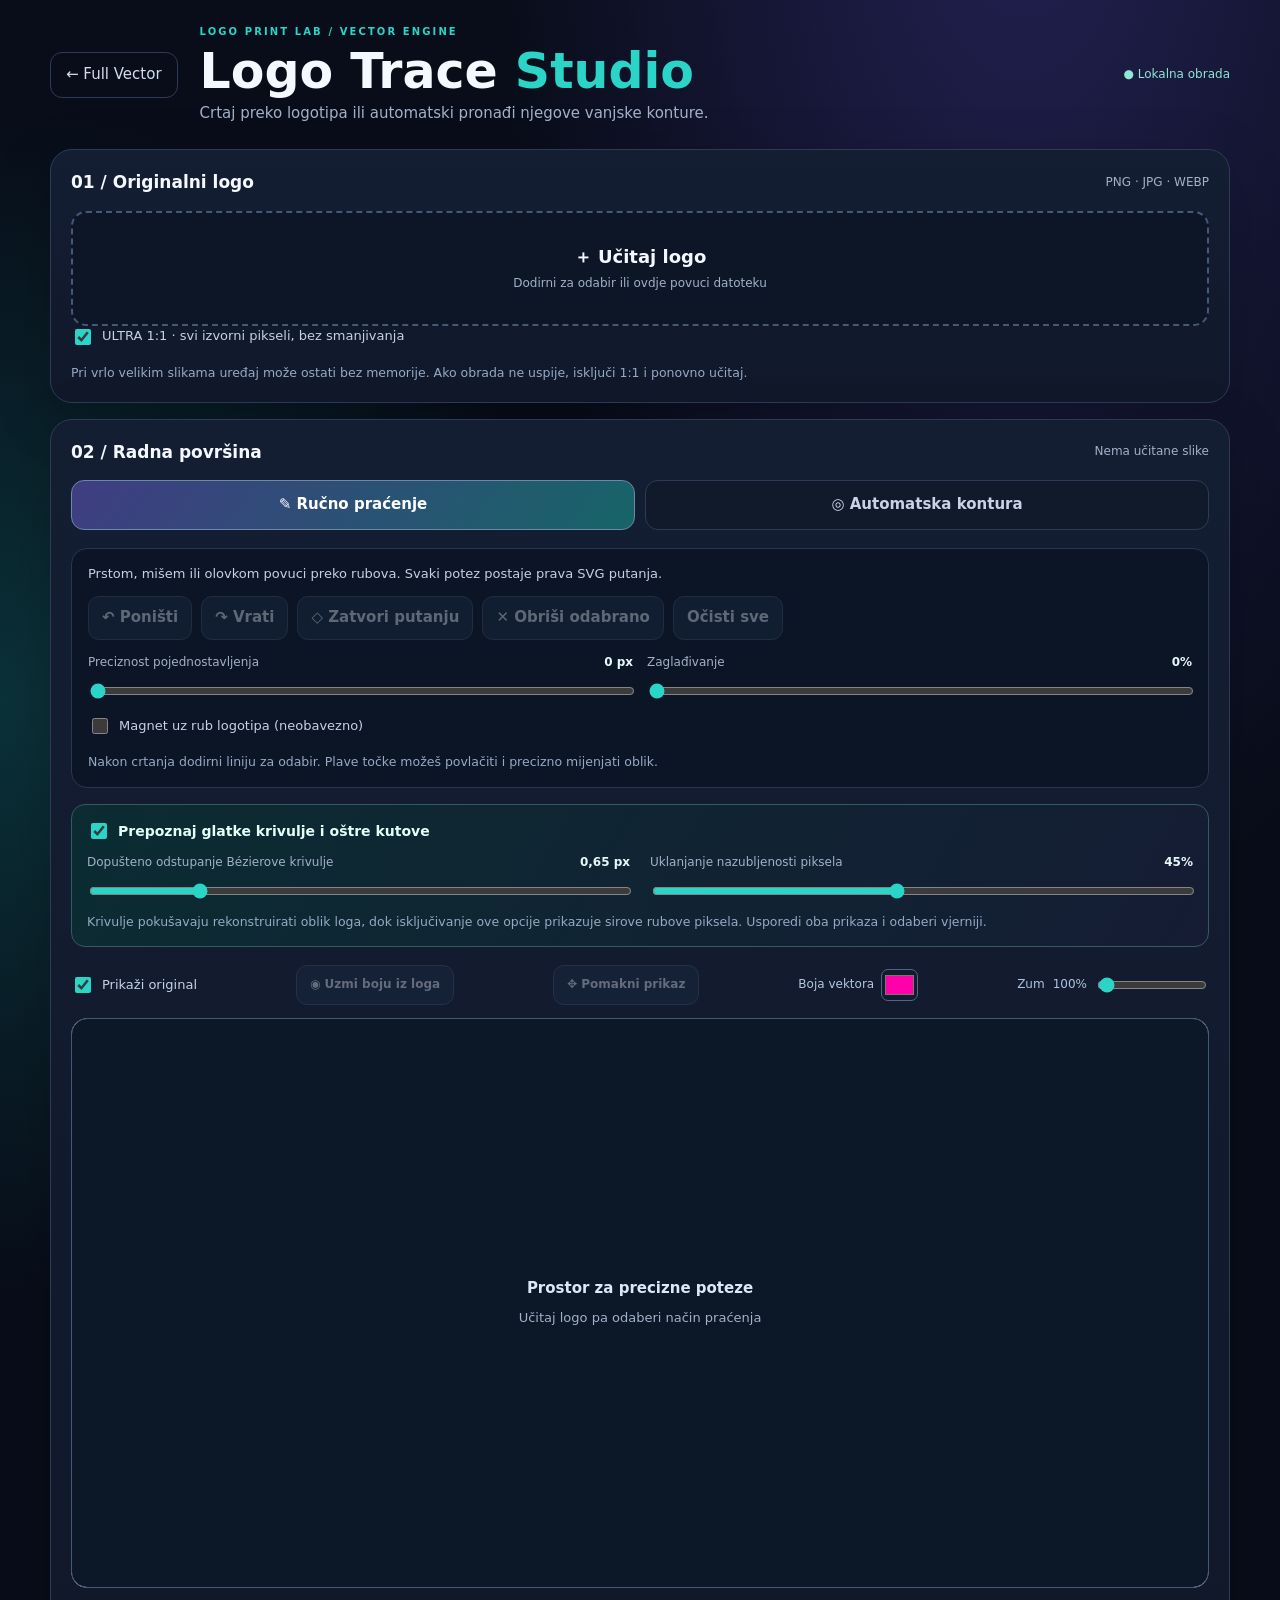
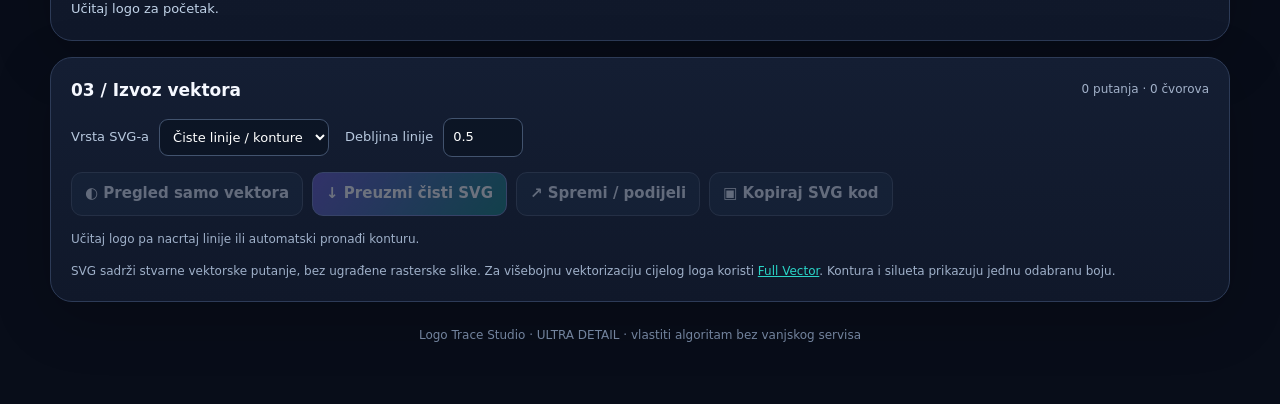
==== commit d23e1c37: "chore(trace): bust cached scripts for fitted curve engine v4" ====
--- a/trace.html
+++ b/trace.html
@@ -5,7 +5,7 @@
   <meta name="viewport" content="width=device-width,initial-scale=1">
   <meta name="theme-color" content="#0b1020">
   <title>Logo Trace Studio | Logo Print Lab</title>
-  <link rel="stylesheet" href="trace.css?v=curves3">
+  <link rel="stylesheet" href="trace.css?v=curves4">
 </head>
 <body>
 <main class="shell">
@@ -77,6 +77,8 @@
         <label class="control edgecontrol">Prag unutarnjih granica <output id="edgeToleranceValue">40</output>
           <input id="edgeTolerance" type="range" min="1" max="180" value="40" step="1">
         </label>
+        <button type="button" id="backgroundPick" disabled>◎ Dodirni boju pozadine</button>
+        <span class="hint" id="backgroundChip">Automatski izbor pozadine</span>
         <button type="button" id="traceBtn" class="strong" disabled>◎ ULTRA · Pronađi sve konture</button>
       </div>
       <small class="hint">Preciznost SVG koordinata: šest decimalnih mjesta (0,000001 px u zapisu). Stvarna točnost ovisi o kvaliteti izvora. Ako previše šuma ulazi u obris, povećaj prag pozadine.</small>
@@ -131,8 +133,8 @@
   </section>
   <footer>Logo Trace Studio · ULTRA DETAIL · vlastiti algoritam bez vanjskog servisa</footer>
 </main>
-<script src="trace-core.js?v=curves3"></script>
-<script src="trace-fit.js?v=curves3"></script>
-<script src="trace-app.js?v=curves3"></script>
+<script src="trace-core.js?v=curves4"></script>
+<script src="trace-fit.js?v=curves4"></script>
+<script src="trace-app.js?v=curves4"></script>
 </body>
 </html>
--- a/trace.css
+++ b/trace.css
@@ -16,3 +16,10 @@
 .artboard svg.panning,.artboard svg.panning .hit-path{cursor:grab!important}
 .artboard svg.panning:active{cursor:grabbing!important}
 .viewtools button[aria-pressed="true"]{background:#176468;border-color:#4adacb;color:#fff}
+
+/* Precision controls, separate from the tracing tools. */
+.curvecontrols{display:flex;flex-wrap:wrap;align-items:center;gap:12px 20px;padding:15px;margin:12px 0 18px;border:1px solid #345a64;border-radius:14px;background:linear-gradient(120deg,#0b2c32,#151c34)}
+.curvecontrols>.check{flex:1 1 100%;font-size:14px;color:#e6fff9}
+.curvecontrols>.control{flex:1 1 185px}
+.curvecontrols>.hint{flex-basis:100%;margin-top:0}
+#backgroundChip{font-size:12px;display:inline-flex;align-items:center}
